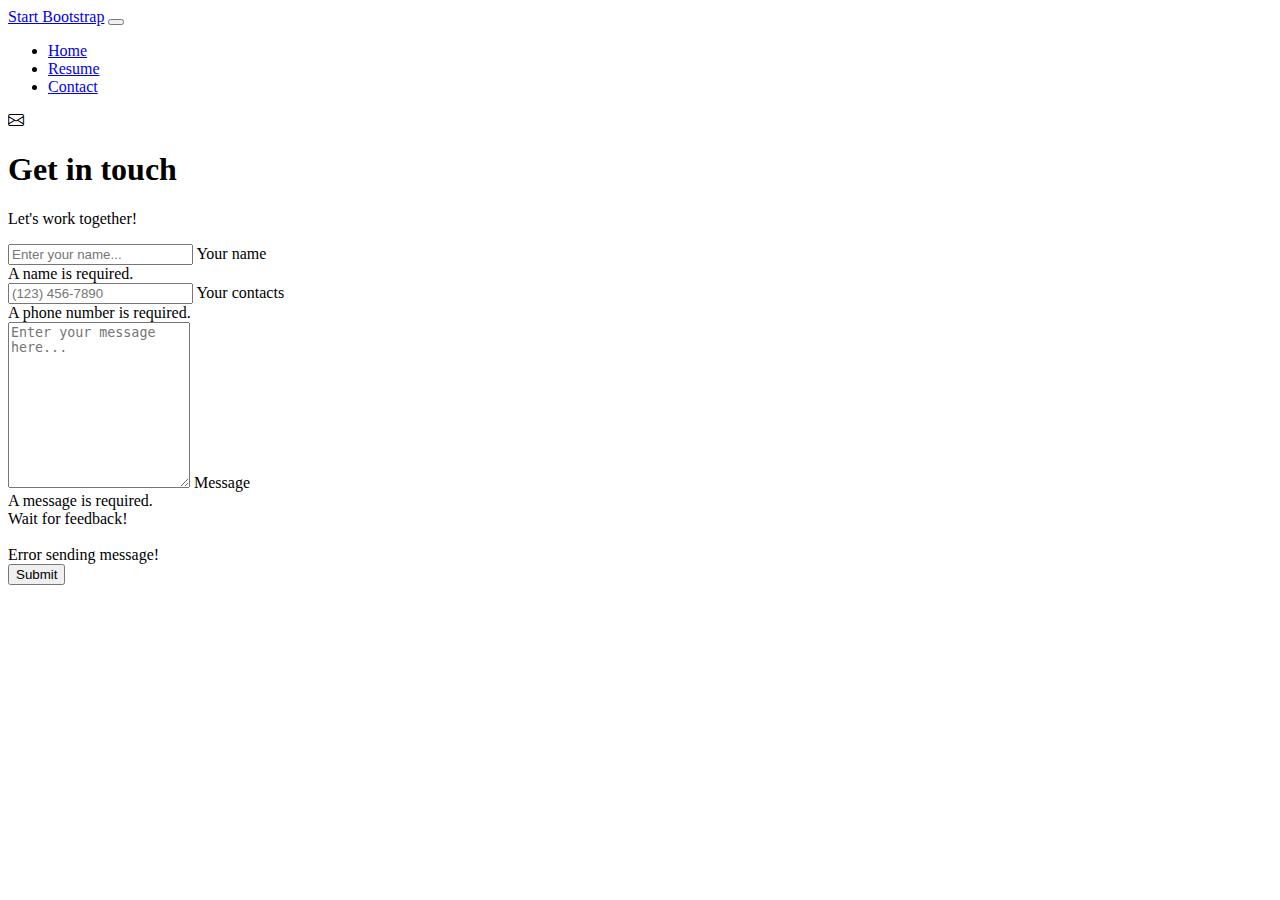
==== contact.html @ 58a889aa "Add files via upload" ====
<!DOCTYPE html>
<html lang="en">
    <head>
        <meta charset="utf-8" />
        <meta name="viewport" content="width=device-width, initial-scale=1, shrink-to-fit=no" />
        <meta name="description" content />
        <meta name="author" content />
        <title>Contact me</title>
        <!-- Favicon-->
        <link rel="icon" type="image/x-icon" href="assets/favicon.ico" />
        <!-- Custom Google font-->
        <link rel="preconnect" href="https://fonts.googleapis.com" />
        <link rel="preconnect" href="https://fonts.gstatic.com" crossorigin />
        <link href="https://fonts.googleapis.com/css2?family=Plus+Jakarta+Sans:wght@100;200;300;400;500;600;700;800;900&amp;display=swap" rel="stylesheet" />
        <!-- Bootstrap icons-->
        <link href="https://cdn.jsdelivr.net/npm/bootstrap-icons@1.8.1/font/bootstrap-icons.css" rel="stylesheet" />
        <!-- Core theme CSS (includes Bootstrap)-->
        <link href="css/styles.css" rel="stylesheet" />
    </head>
    <body class="d-flex flex-column">
        <main class="flex-shrink-0">
            <!-- Navigation-->
            <nav class="navbar navbar-expand-lg navbar-light bg-white py-3">
                <div class="container px-5">
                    <a class="navbar-brand" href="index.html"><span class="fw-bolder text-primary">Start Bootstrap</span></a>
                    <button class="navbar-toggler" type="button" data-bs-toggle="collapse" data-bs-target="#navbarSupportedContent" aria-controls="navbarSupportedContent" aria-expanded="false" aria-label="Toggle navigation"><span class="navbar-toggler-icon"></span></button>
                    <div class="collapse navbar-collapse" id="navbarSupportedContent">
                        <ul class="navbar-nav ms-auto mb-2 mb-lg-0 small fw-bolder">
                            <li class="nav-item"><a class="nav-link" href="index.html">Home</a></li>
                            <li class="nav-item"><a class="nav-link" href="resume.html">Resume</a></li>
                            <li class="nav-item"><a class="nav-link" href="contact.html">Contact</a></li>
                        </ul>
                    </div>
                </div>
            </nav>
            <!-- Page content-->
            <section class="py-5">
                <div class="container px-5">
                    <!-- Contact form-->
                    <div class="bg-light rounded-4 py-5 px-4 px-md-5">
                        <div class="text-center mb-5">
                            <div class="feature bg-primary bg-gradient-primary-to-secondary text-white rounded-3 mb-3"><i class="bi bi-envelope"></i></div>
                            <h1 class="fw-bolder">Get in touch</h1>
                            <p class="lead fw-normal text-muted mb-0">Let's work together!</p>
                        </div>
                        <div class="row gx-5 justify-content-center">
                            <div class="col-lg-8 col-xl-6">
                                <!-- * * * * * * * * * * * * * * *-->
                                <!-- * * SB Forms Contact Form * *-->
                                <!-- * * * * * * * * * * * * * * *-->
                                <!-- This form is pre-integrated with SB Forms.-->
                                <!-- To make this form functional, sign up at-->
                                <!-- https://startbootstrap.com/solution/contact-forms-->
                                <!-- to get an API token!-->
                                <form id="contactForm" data-sb-form-api-token="API_TOKEN">
                                    <!-- Name input-->
                                    <div class="form-floating mb-3">
                                        <input class="form-control" id="name" type="text" placeholder="Enter your name..." data-sb-validations="required" />
                                        <label for="name">Your name</label>
                                        <div class="invalid-feedback" data-sb-feedback="name:required">A name is required.</div>
                                    </div>
                                    <!-- Phone number input-->
                                    <div class="form-floating mb-3">
                                        <input class="form-control" id="phone" type="tel" placeholder="(123) 456-7890" data-sb-validations="required" />
                                        <label for="phone">Your contacts</label>
                                        <div class="invalid-feedback" data-sb-feedback="phone:required">A phone number is required.</div>
                                    </div>
                                    <!-- Message input-->
                                    <div class="form-floating mb-3">
                                        <textarea class="form-control" id="message" type="text" placeholder="Enter your message here..." style="height: 10rem" data-sb-validations="required"></textarea>
                                        <label for="message">Message</label>
                                        <div class="invalid-feedback" data-sb-feedback="message:required">A message is required.</div>
                                    </div>
                                    <!-- Submit success message-->
                                    <!---->
                                    <!-- This is what your users will see when the form-->
                                    <!-- has successfully submitted-->
                                    <div class="d-none" id="submitSuccessMessage">
                                        <div class="text-center mb-3">
                                            <div class="fw-bolder">Wait for feedback!</div>
                                            <br />
                                        </div>
                                    </div>
                                    <!-- Submit error message-->
                                    <!---->
                                    <!-- This is what your users will see when there is-->
                                    <!-- an error submitting the form-->
                                    <div class="d-none" id="submitErrorMessage"><div class="text-center text-danger mb-3">Error sending message!</div></div>
                                    <!-- Submit Button-->
                                    <div class="d-grid"><button class="btn btn-primary btn-lg disabled" id="submitButton" type="submit">Submit</button></div>
                                </form>
                            </div>
                        </div>
                    </div>
                </div>
            </section>
        </main>
        <!-- Bootstrap core JS-->
        <script src="https://cdn.jsdelivr.net/npm/bootstrap@5.2.3/dist/js/bootstrap.bundle.min.js"></script>
        <!-- Core theme JS-->
        <script src="js/scripts.js"></script>
        <!-- * * * * * * * * * * * * * * * * * * * * * * * * * * * * * * * * * * * * * * * *-->
        <!-- * *                               SB Forms JS                               * *-->
        <!-- * * Activate your form at https://startbootstrap.com/solution/contact-forms * *-->
        <!-- * * * * * * * * * * * * * * * * * * * * * * * * * * * * * * * * * * * * * * * *-->
        <script src="https://cdn.startbootstrap.com/sb-forms-latest.js"></script>
    </body>
</html>
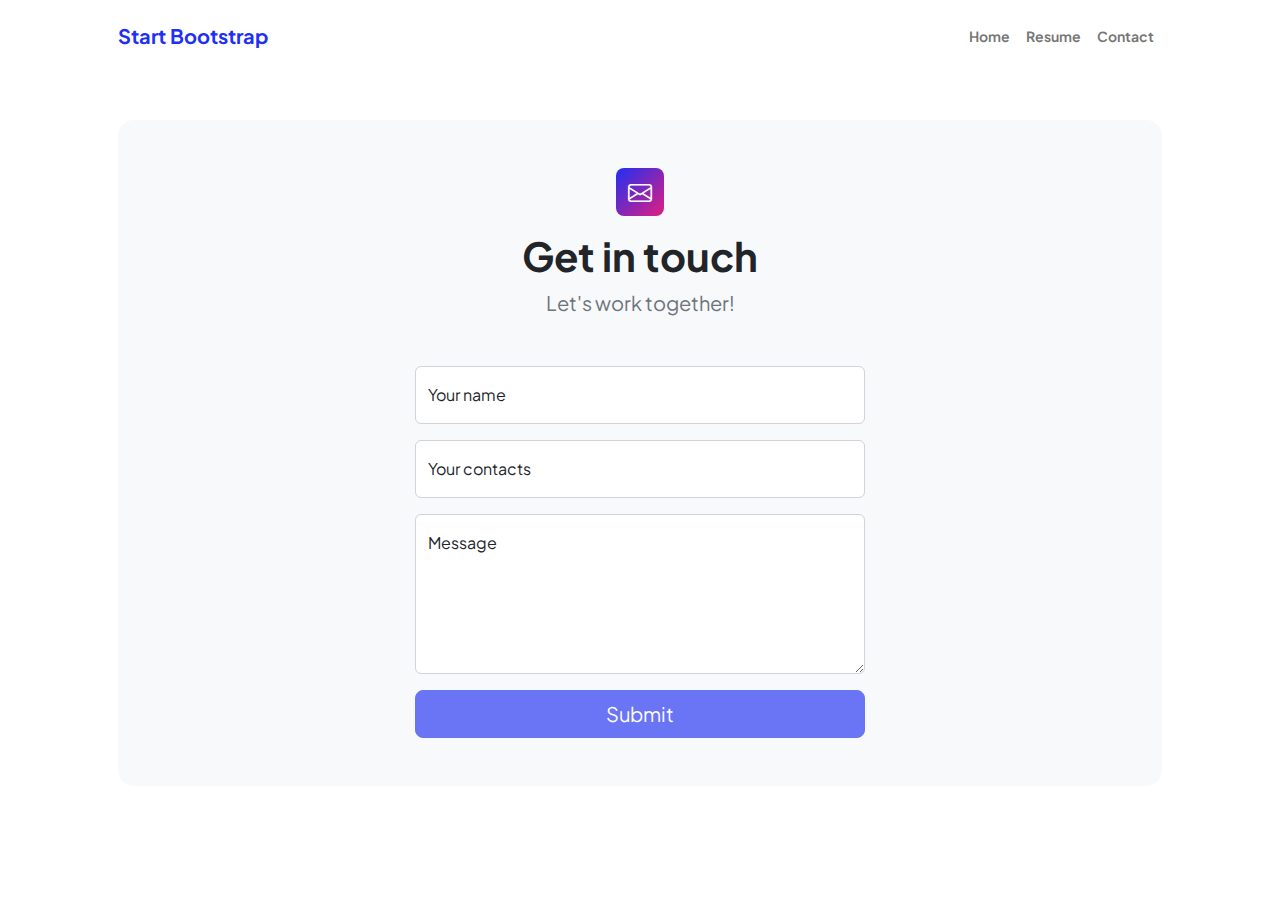
==== commit 7395f17a: "update" ====
--- a/contact.html
+++ b/contact.html
@@ -15,7 +15,7 @@
         <!-- Bootstrap icons-->
         <link href="https://cdn.jsdelivr.net/npm/bootstrap-icons@1.8.1/font/bootstrap-icons.css" rel="stylesheet" />
         <!-- Core theme CSS (includes Bootstrap)-->
-        <link href="css/styles.css" rel="stylesheet" />
+        <link href="./styles.css" rel="stylesheet" />
     </head>
     <body class="d-flex flex-column">
         <main class="flex-shrink-0">
@@ -98,7 +98,7 @@
         <!-- Bootstrap core JS-->
         <script src="https://cdn.jsdelivr.net/npm/bootstrap@5.2.3/dist/js/bootstrap.bundle.min.js"></script>
         <!-- Core theme JS-->
-        <script src="js/scripts.js"></script>
+        <script src="./scripts.js"></script>
         <!-- * * * * * * * * * * * * * * * * * * * * * * * * * * * * * * * * * * * * * * * *-->
         <!-- * *                               SB Forms JS                               * *-->
         <!-- * * Activate your form at https://startbootstrap.com/solution/contact-forms * *-->
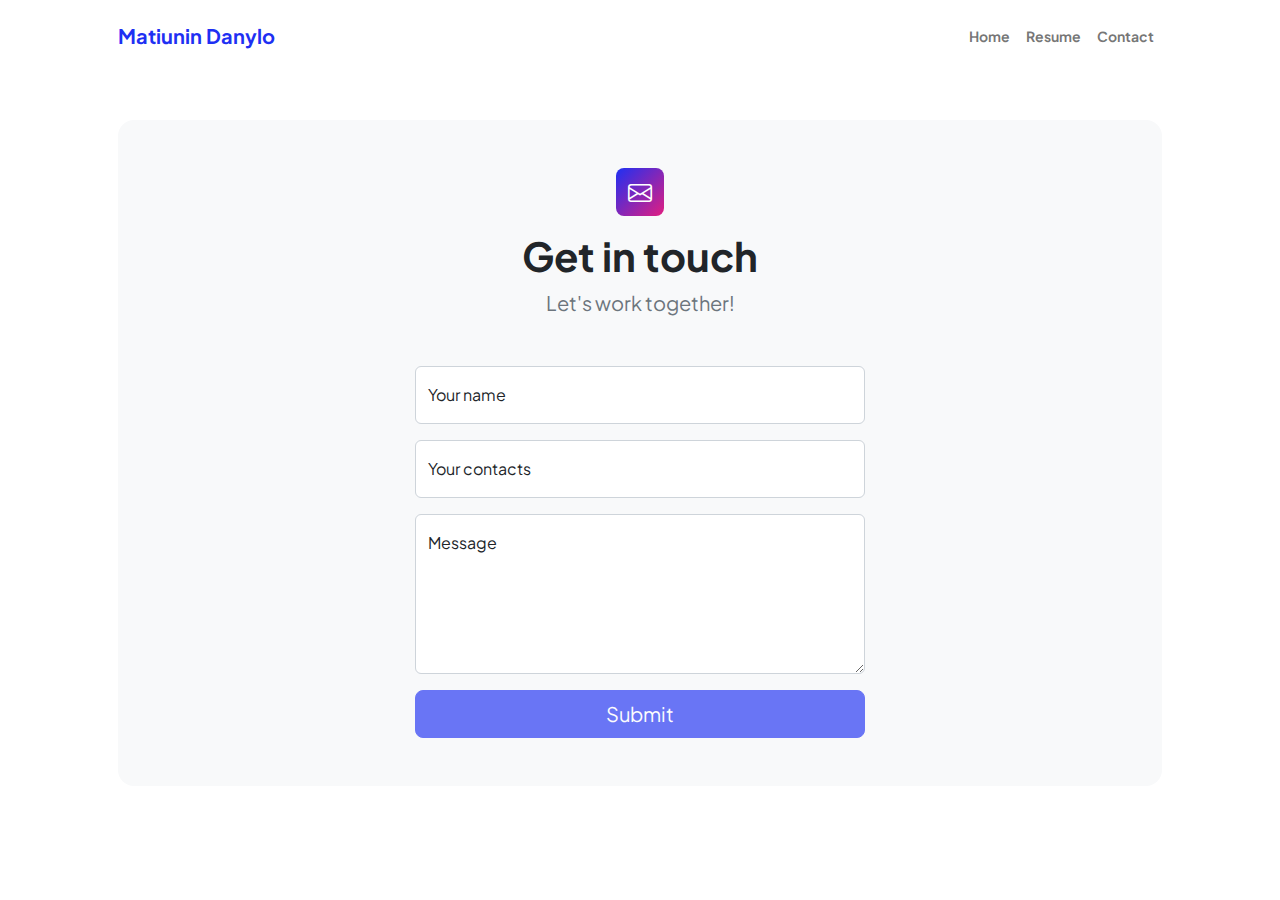
==== commit f01eab3a: "update" ====
--- a/contact.html
+++ b/contact.html
@@ -22,7 +22,7 @@
             <!-- Navigation-->
             <nav class="navbar navbar-expand-lg navbar-light bg-white py-3">
                 <div class="container px-5">
-                    <a class="navbar-brand" href="index.html"><span class="fw-bolder text-primary">Start Bootstrap</span></a>
+                    <a class="navbar-brand" href="index.html"><span class="fw-bolder text-primary">Matiunin Danylo</span></a>
                     <button class="navbar-toggler" type="button" data-bs-toggle="collapse" data-bs-target="#navbarSupportedContent" aria-controls="navbarSupportedContent" aria-expanded="false" aria-label="Toggle navigation"><span class="navbar-toggler-icon"></span></button>
                     <div class="collapse navbar-collapse" id="navbarSupportedContent">
                         <ul class="navbar-nav ms-auto mb-2 mb-lg-0 small fw-bolder">
